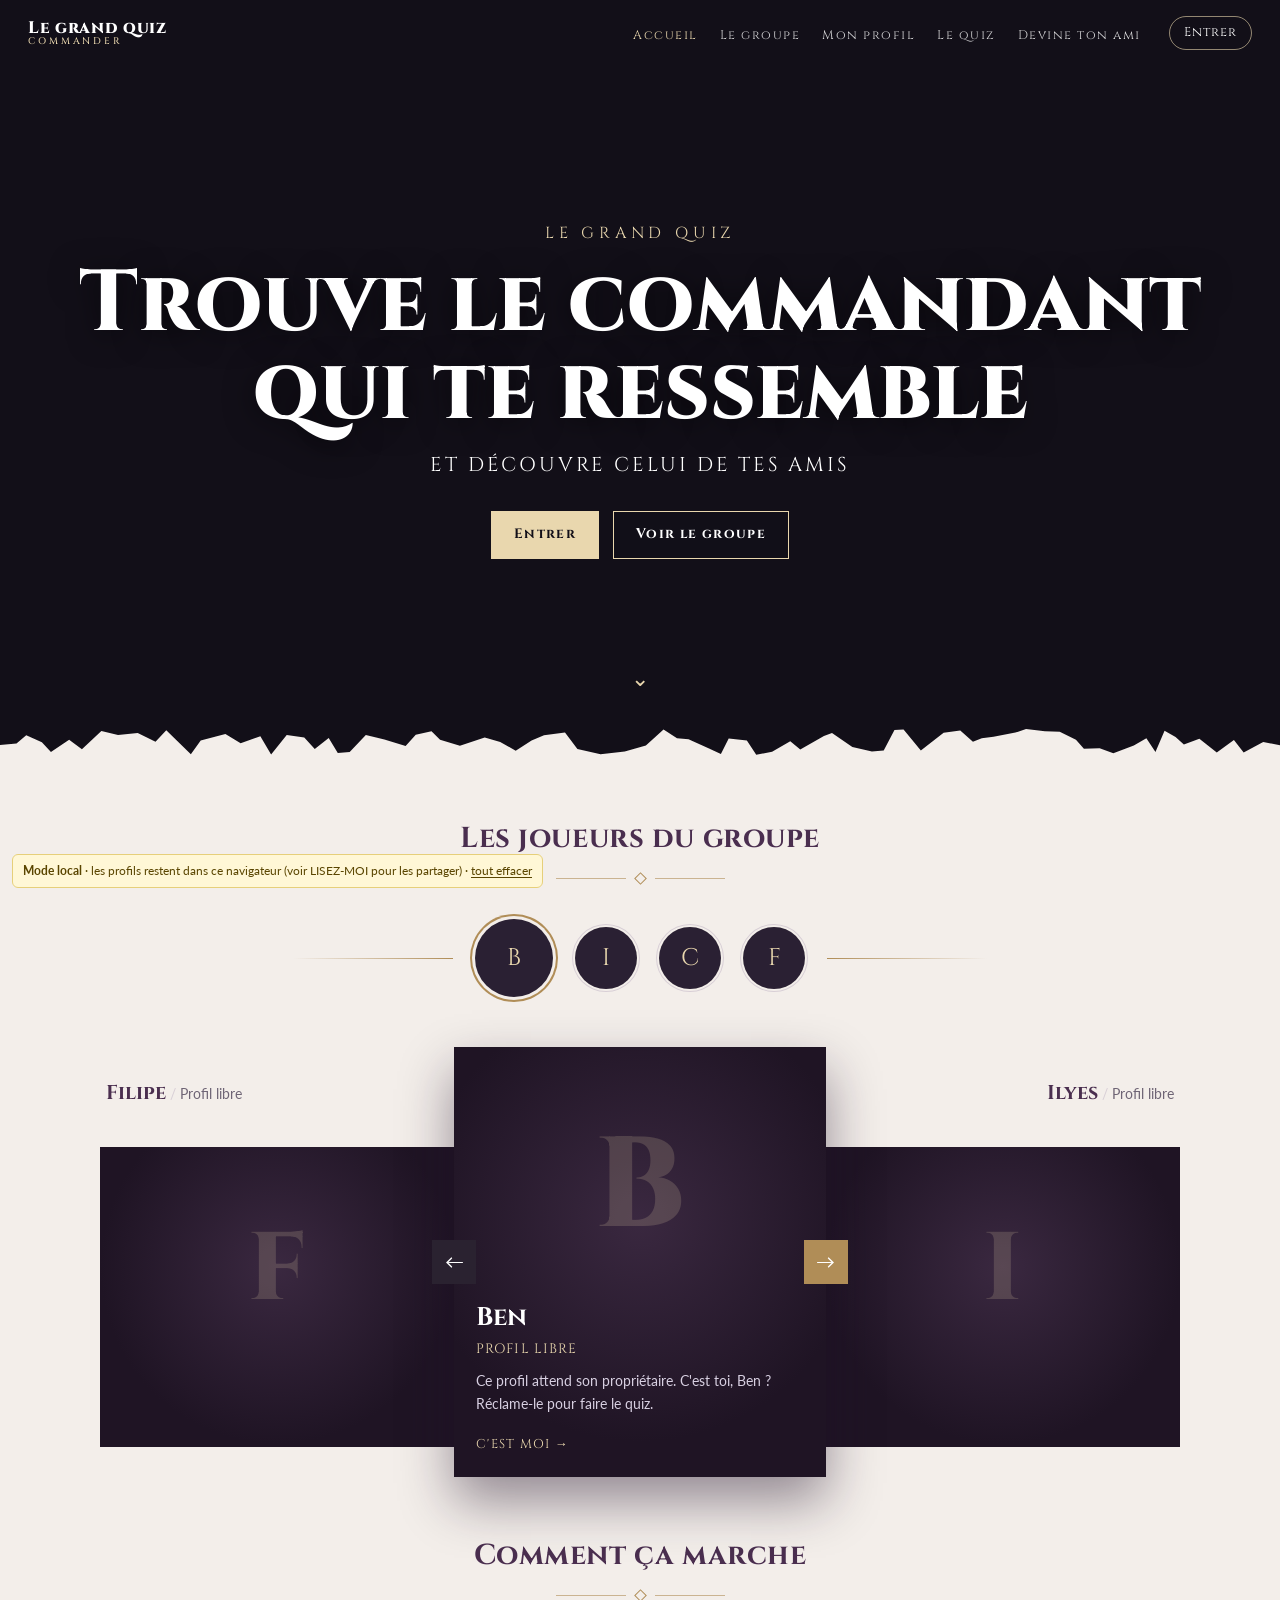
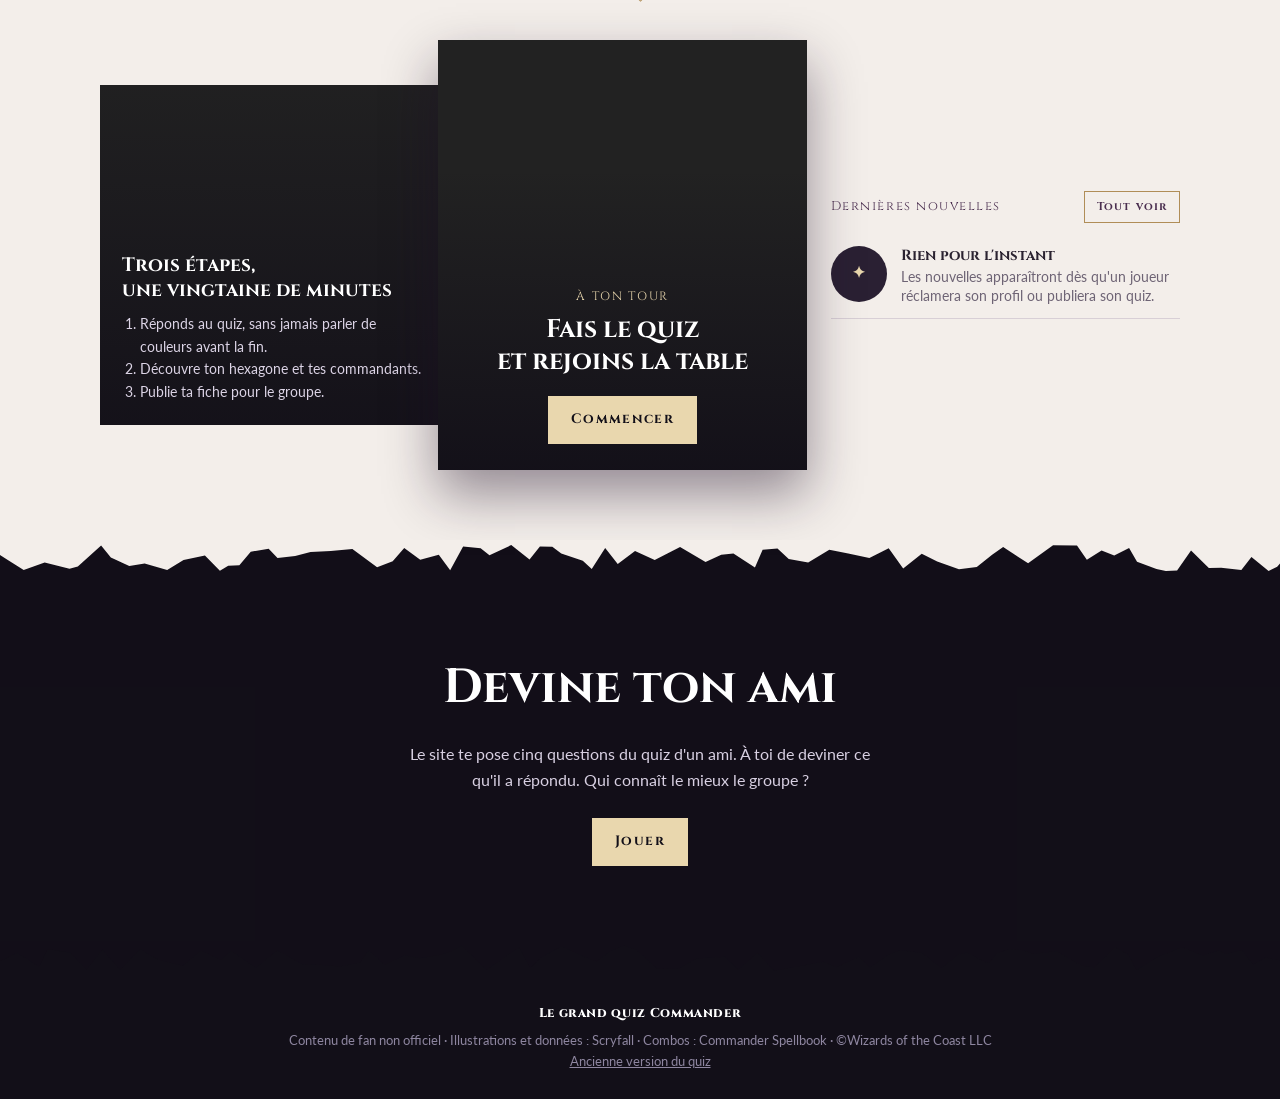
==== index.html @ 4c68af8b "Grand quiz Commander v4 : moteur, données et site intégré - Moteur v4 (moteur/) : questions en donné" ====
<!doctype html>
<html lang="fr">
<head>
<meta charset="utf-8">
<meta name="viewport" content="width=device-width, initial-scale=1">
<title>Le grand quiz Commander</title>
<meta name="description" content="Trouve les commandants qui te ressemblent et découvre ceux de tes amis. Quiz entre amis, contenu de fan non officiel.">
<link rel="icon" href="data:image/svg+xml,<svg xmlns='http://www.w3.org/2000/svg' viewBox='0 0 100 100'><text y='.9em' font-size='90'>🐉</text></svg>">
<link rel="preconnect" href="https://fonts.googleapis.com"><link rel="preconnect" href="https://fonts.gstatic.com" crossorigin>
<link href="https://fonts.googleapis.com/css2?family=Cinzel:wght@500;700;800&family=Lato:wght@400;700&display=swap" rel="stylesheet">
<link rel="stylesheet" href="site/style.css">
<style>
/* ---------- Héros ---------- */
.hero{position:relative;height:min(92vh,760px);min-height:520px;overflow:hidden;background:var(--night) center 30%/cover no-repeat}
.hero::after{content:"";position:absolute;inset:0;background:
  radial-gradient(ellipse at center,rgba(18,15,24,.1) 0%,rgba(18,15,24,.55) 70%),
  linear-gradient(180deg,rgba(18,15,24,.55) 0%,rgba(18,15,24,0) 25%,rgba(18,15,24,.2) 60%,rgba(18,15,24,.9) 100%)}
.hero-txt{position:absolute;inset:0;z-index:2;display:flex;flex-direction:column;align-items:center;justify-content:center;text-align:center;color:#fff;padding:60px 16px 40px}
.hero .pre{font-family:Cinzel,serif;letter-spacing:.3em;font-size:clamp(.8rem,1.6vw,1rem);color:var(--gold-l)}
.hero h1{font-family:Cinzel,serif;font-weight:800;font-size:clamp(2.4rem,7.5vw,5.4rem);line-height:1.02;margin:.15em 0;text-shadow:0 4px 30px rgba(0,0,0,.6)}
.hero .post{font-family:Cinzel,serif;letter-spacing:.14em;font-size:clamp(.9rem,2vw,1.25rem)}
.hero .ctas{display:flex;gap:14px;flex-wrap:wrap;justify-content:center;margin-top:30px}
.hero .down{position:absolute;left:50%;bottom:64px;transform:translateX(-50%);z-index:4;color:var(--gold-l);font-size:1.4rem;text-decoration:none;animation:bob 2s infinite}
@keyframes bob{50%{transform:translate(-50%,6px)}}
.hero .credit{bottom:60px}

/* ---------- Le groupe : rangée d'avatars ---------- */
.avrow{position:relative;display:flex;align-items:center;justify-content:center;gap:clamp(8px,2vw,22px);padding:26px 0 10px;flex-wrap:wrap}
.avrow::before,.avrow::after{content:"";flex:1 1 40px;max-width:160px;height:1px;background:linear-gradient(90deg,transparent,var(--gold))}
.avrow::after{background:linear-gradient(90deg,var(--gold),transparent)}
.av{all:unset;cursor:pointer;width:62px;height:62px;border-radius:50%;background:#222 center/cover;box-shadow:0 0 0 2px var(--cream),0 0 0 3px var(--line);transition:transform .2s,box-shadow .2s;position:relative}
.av:hover{transform:translateY(-3px)}
.av[aria-pressed="true"]{width:78px;height:78px;box-shadow:0 0 0 3px var(--cream),0 0 0 5px var(--gold)}
.av:focus-visible{outline:2px solid var(--plum);outline-offset:6px}

/* ---------- Le groupe : vitrine (gauche / centre / droite) ---------- */
.show{display:grid;grid-template-columns:1fr 1.05fr 1fr;align-items:center;margin:40px 0 0;min-height:420px}
.panel{position:relative;height:300px;background:#222 center/cover;overflow:hidden}
.panel::after{content:"";position:absolute;inset:0;background:linear-gradient(90deg,rgba(18,15,24,.15),rgba(18,15,24,.35))}
.panel .lab{position:absolute;z-index:2;top:-74px;font-size:.9rem}
.side-txt{padding:0 6px 14px}
.side-txt b{font-family:Cinzel,serif;font-size:1.25rem;color:var(--plum)}
.side-txt span{color:var(--muted);font-size:.85rem}
.side-txt span::before{content:" / ";color:var(--line)}
.side-txt p{margin:2px 0 0;font-size:.85rem;color:var(--muted);font-style:italic}
.center{position:relative;z-index:3;height:430px;background:#222 center/cover;box-shadow:0 24px 50px rgba(30,15,40,.45);display:flex;flex-direction:column;justify-content:flex-end}
.center::after{content:"";position:absolute;inset:0;background:linear-gradient(180deg,rgba(18,15,24,0) 35%,rgba(18,15,24,.92) 80%)}
.center .info{position:relative;z-index:2;padding:22px;color:#fff}
.center .info b{font-family:Cinzel,serif;font-size:1.6rem}
.center .info .t{color:var(--gold-l);font-family:Cinzel,serif;font-size:.85rem;letter-spacing:.08em}
.center .info p{font-size:.9rem;color:#D8D0E2;margin:8px 0 14px}
.center .info a{font-family:Cinzel,serif;font-size:.8rem;letter-spacing:.1em;color:var(--gold-l);text-decoration:none}
.center .hexmini{position:absolute;top:12px;right:12px;width:92px;z-index:2;background:rgba(18,15,24,.55);border-radius:50%;padding:4px}
.panel.empty,.center.empty{background:radial-gradient(circle at 50% 40%,#3A2840,#1F1424 70%)}
.panel.empty::after,.center.empty::after{display:none}
.bigini{position:absolute;inset:0 0 auto 0;top:18%;text-align:center;font-family:Cinzel,serif;font-weight:800;font-size:8rem;line-height:1;color:rgba(233,215,174,.18);z-index:1}
.panel .bigini{top:25%;font-size:6rem}
.feed .nofeed{grid-template-columns:56px 1fr}
.arrow{all:unset;cursor:pointer;position:absolute;top:50%;transform:translateY(-50%);z-index:4;width:44px;height:44px;display:flex;align-items:center;justify-content:center;font-size:1.2rem}
.arrow.l{left:-22px;background:#2A2230;color:#fff}
.arrow.r{right:-22px;background:var(--gold);color:#fff}

/* ---------- Comment ça marche / Actualités ---------- */
.news{display:grid;grid-template-columns:1fr 1fr 1.1fr;gap:0;align-items:center;padding:30px 0 70px}
.n-left{height:340px;background:#222 center/cover;position:relative;color:#fff;display:flex;flex-direction:column;justify-content:flex-end;padding:22px}
.n-left::before{content:"";position:absolute;inset:0;background:linear-gradient(180deg,rgba(18,15,24,.1),rgba(18,15,24,.85))}
.n-left *{position:relative}
.n-left b{font-family:Cinzel,serif;font-size:1.2rem;line-height:1.3}
.n-left ol{margin:10px 0 0;padding-left:18px;font-size:.88rem;color:#DCD4E6}
.n-mid{position:relative;z-index:2;height:430px;background:#222 center/cover;box-shadow:0 24px 50px rgba(30,15,40,.45);display:flex;flex-direction:column;justify-content:flex-end;align-items:center;text-align:center;padding:26px;color:#fff;margin:0 -10px}
.n-mid::before{content:"";position:absolute;inset:0;background:linear-gradient(180deg,rgba(18,15,24,0) 30%,rgba(18,15,24,.92))}
.n-mid *{position:relative}
.n-mid small{font-family:Cinzel,serif;font-size:.75rem;letter-spacing:.14em;color:var(--gold-l)}
.n-mid b{font-family:Cinzel,serif;font-size:1.6rem;line-height:1.25;margin:8px 0 18px;display:block}
.n-right{padding-left:34px}
.n-right .head{display:flex;justify-content:space-between;align-items:center;margin-bottom:6px}
.n-right .head span{font-family:Cinzel,serif;font-size:.8rem;letter-spacing:.12em;color:var(--plum)}
.feed{list-style:none;margin:0;padding:0}
.feed li{display:grid;grid-template-columns:56px 1fr;gap:14px;align-items:center;padding:12px 0;border-bottom:1px solid var(--line)}
.feed .pic{width:56px;height:56px;border-radius:50%;background:#222 center/cover}
.feed b{font-family:Cinzel,serif;font-size:.92rem}
.feed p{margin:0;font-size:.85rem;color:var(--muted);line-height:1.4}
.feed time{font-size:.75rem;color:var(--gold)}

/* ---------- Bandeau « Devine ton ami » ---------- */
.band{position:relative;padding:110px 16px;text-align:center;color:#fff;background:var(--night) center 35%/cover no-repeat;overflow:hidden}
.band::before{content:"";position:absolute;inset:0;background:rgba(18,15,24,.72)}
.band *{position:relative}
.band h2{font-family:Cinzel,serif;font-size:clamp(1.8rem,4.5vw,3rem);margin:0}
.band p{max-width:52ch;margin:14px auto 26px;color:#D8D0E2}
.band .tear{position:absolute}

@media (max-width:860px){
  .show,.news{grid-template-columns:1fr;gap:22px}
  .show .side,.arrow{display:none}
  .n-mid{margin:0}.n-right{padding:0}
}
</style>
</head>
<body>
<div id="nav"></div>

<header class="hero" data-art="Atraxa, Grand Unifier" data-credit="cr1">
  <div class="hero-txt">
    <div class="pre">LE GRAND QUIZ</div>
    <h1>Trouve le commandant<br>qui te ressemble</h1>
    <div class="post">ET DÉCOUVRE CELUI DE TES AMIS</div>
    <div class="ctas"><a class="btn solid" id="cta1" href="quiz.html">Faire le quiz</a><a class="btn" href="groupe.html">Voir le groupe</a></div>
  </div>
  <a class="down" href="#groupe" aria-label="Descendre vers les joueurs">⌄</a>
  <span class="credit" id="cr1"></span>
  <svg class="tear"></svg>
</header>

<section id="groupe" class="wrap">
  <div class="section-title"><h2>Les joueurs du groupe</h2><div class="orn"><i></i><b></b><i></i></div></div>
  <div class="avrow" id="avrow"></div>
  <div class="show" id="show"><div class="side" id="sl"></div><div class="center" id="sc"></div><div class="side" id="sr"></div></div>
</section>

<section class="wrap">
  <div class="section-title"><h2>Comment ça marche</h2><div class="orn"><i></i><b></b><i></i></div></div>
  <div class="news">
    <div class="n-left" data-art="Jace, the Mind Sculptor">
      <b>Trois étapes,<br>une vingtaine de minutes</b>
      <ol><li>Réponds au quiz, sans jamais parler de couleurs avant la fin.</li><li>Découvre ton hexagone et tes commandants.</li><li>Publie ta fiche pour le groupe.</li></ol>
    </div>
    <div class="n-mid" data-art="Kenrith, the Returned King">
      <small>À TON TOUR</small><b>Fais le quiz<br>et rejoins la table</b><a class="btn solid" href="quiz.html" id="cta2">Commencer</a>
    </div>
    <div class="n-right">
      <div class="head"><span>Dernières nouvelles</span><a class="btn ghost-dark" href="groupe.html" style="padding:6px 12px;font-size:.7rem">Tout voir</a></div>
      <ul class="feed" id="feed"></ul>
    </div>
  </div>
</section>

<section class="band" data-art="Mirror Gallery">
  <svg class="tear top"></svg>
  <h2>Devine ton ami</h2>
  <p>Le site te pose cinq questions du quiz d'un ami. À toi de deviner ce qu'il a répondu. Qui connaît le mieux le groupe ?</p>
  <a class="btn solid" href="devine.html">Jouer</a>
  <svg class="tear" data-fill="#120F18"></svg>
</section>

<footer><span class="logo">Le grand quiz Commander</span>Contenu de fan non officiel · Illustrations et données : Scryfall · Combos : Commander Spellbook · ©Wizards of the Coast LLC<br><a href="ancien.html" style="color:#8E86A0">Ancienne version du quiz</a></footer>

<script src="moteur/reglages.js"></script><script src="moteur/questions.js"></script><script src="moteur/mesure.js"></script><script src="moteur/match.js"></script><script src="moteur/propositions.js"></script>
<script src="site/config.js"></script><script src="site/stockage.js"></script><script src="site/commun.js"></script>
<script>
(async function () {
  const ST = window.QCStock, $ = SITE.$, esc = SITE.esc;
  if (!(await SITE.demarrer("Accueil"))) return;
  const G = await SITE.groupe(), J = G.joueurs, moi = SITE.moi();
  if (!moi) { $("cta1").textContent = "Entrer"; $("cta1").href = "qui.html"; }
  else if (moi.reponses) $("cta1").textContent = "Refaire le quiz";

  let cur = Math.max(0, J.findIndex(j => j.id === (moi && moi.id)));
  const bigIni = j => `<div class="bigini" aria-hidden="true">${esc(j.pseudo[0])}</div>`;
  function vitrine() {
    if (!J.length) { $("show").innerHTML = ""; return; }
    const n = J.length, j = J[cur], L = J[(cur - 1 + n) % n], R = J[(cur + 1) % n];
    const side = (x, align) => {
      const pr = SITE.profil(x), av = SITE.avatarDe(x);
      return `<div class="side-txt" style="text-align:${align}"><b>${esc(x.pseudo)}</b><span>${esc(pr ? pr.titre : SITE.statut(x))}</span><p>${pr ? "« " + esc(SITE.devise(pr.P)) + " »" : "&nbsp;"}</p></div>
        <a href="profil.html?j=${x.id}" class="panel${av ? "" : " empty"}" style="display:block" ${av ? `data-art="${esc(av)}"` : ""} aria-label="Fiche de ${esc(x.pseudo)}">${av ? "" : bigIni(x)}</a>`;
    };
    $("sl").innerHTML = n > 1 ? side(L, "left") : ""; $("sr").innerHTML = n > 2 ? side(R, "right") : "";
    const sc = $("sc"), pr = SITE.profil(j), av = SITE.avatarDe(j);
    sc.className = "center" + (av ? "" : " empty"); sc.style.backgroundImage = "";
    if (av) sc.setAttribute("data-art", av); else sc.removeAttribute("data-art");
    const txt = pr ? SITE.texteQui(pr.P) : j.reclame ? `${esc(j.pseudo)} a réclamé son profil, mais n'a pas encore fait le quiz.` : `Ce profil attend son propriétaire. C'est toi, ${esc(j.pseudo)} ? Réclame-le pour faire le quiz.`;
    const cta = !j.reclame ? `<a href="qui.html?j=${j.id}">C'EST MOI →</a>` : `<a href="profil.html?j=${j.id}">VOIR SA FICHE →</a>`;
    sc.innerHTML = (n > 1 ? `<button class="arrow l" aria-label="Joueur précédent">←</button><button class="arrow r" aria-label="Joueur suivant">→</button>` : "") + (av ? "" : bigIni(j)) +
      (pr ? `<div class="hexmini">${SITE.hex(pr.P.couleurs.dit, pr.P.couleurs.afficheRevele, { color: "#E9D7AE", grid: "#555", ink: "#fff" })}</div>` : "") +
      `<div class="info"><b>${esc(j.pseudo)}</b><div class="t">${esc(SITE.statut(j).toUpperCase())}</div><p>${txt}</p>${cta}</div>`;
    sc.querySelectorAll(".arrow").forEach(b => b.onclick = () => { cur = (cur + (b.classList.contains("l") ? -1 : 1) + n) % n; vitrine(); });
    document.querySelectorAll(".av").forEach((b, i) => b.setAttribute("aria-pressed", i === cur));
    SITE.images($("show"));
  }
  $("avrow").innerHTML = J.map((j, i) => `<button class="av" ${SITE.avAttrs(j)} title="${esc(j.pseudo)}" aria-label="${esc(j.pseudo)}" data-i="${i}"></button>`).join("");
  $("avrow").querySelectorAll(".av").forEach(b => b.onclick = () => { cur = +b.dataset.i; vitrine(); });
  vitrine();

  // Fil des nouvelles : réclamations, publications, devinettes
  let nv = []; try { nv = await ST.nouvelles(); } catch (e) { }
  const T = { reclame: () => "a réclamé son profil", publie: () => "a publié son profil", devine: x => `a deviné ${x.score} réponse${x.score > 1 ? "s" : ""} sur 5 de ${esc((G.parId[x.cible] || {}).pseudo || "?")}` };
  $("feed").innerHTML = nv.filter(x => G.parId[x.joueur]).slice(0, 4).map(x => { const j = G.parId[x.joueur];
    return `<li><a class="pic" href="profil.html?j=${j.id}" ${SITE.avAttrs(j)} aria-label="${esc(j.pseudo)}"></a><div><b>${esc(j.pseudo)}</b><p>${T[x.type](x)}</p><time datetime="${esc(x.date)}">${SITE.depuis(x.date)}</time></div></li>`; }).join("")
    || `<li class="nofeed"><div class="pic ini">✦</div><div><b>Rien pour l'instant</b><p>Les nouvelles apparaîtront dès qu'un joueur réclamera son profil ou publiera son quiz.</p></div></li>`;
  SITE.images();
})();
</script>
</body>
</html>
---- site/style.css ----
:root{
  --cream:#F3EEEA; --ink:#2A2230; --muted:#6E6475; --line:#D8CFD6;
  --plum:#4A2E4F; --gold:#B08D57; --gold-l:#E9D7AE;
  --night:#120F18; --night-2:#1C1724;
  --accent:#3B4F8F; --accent-deep:#141B33;
}
*{box-sizing:border-box}
body{margin:0;background:var(--cream);color:var(--ink);font-family:Lato,sans-serif;font-size:16px;line-height:1.6}
a{color:inherit}
img{max-width:100%}

/* ---------- Navigation ---------- */
.nav{position:absolute;top:0;left:0;right:0;z-index:20;display:flex;align-items:center;gap:28px;padding:16px 28px;color:#fff}
.nav .logo{font-family:Cinzel,serif;font-weight:800;font-size:1.05rem;line-height:1;letter-spacing:.04em;text-decoration:none}
.nav .logo small{display:block;font-size:.6rem;letter-spacing:.3em;color:var(--gold-l);font-weight:500}
.nav ul{display:flex;gap:22px;list-style:none;margin:0 0 0 auto;align-items:center;padding:0;overflow-x:auto;scrollbar-width:none}
.nav ul a{font-family:Cinzel,serif;font-size:.78rem;letter-spacing:.12em;text-decoration:none;color:rgba(255,255,255,.82);white-space:nowrap;padding:4px 0;border-bottom:1px solid transparent}
.nav ul a:hover,.nav ul a[aria-current="page"]{color:var(--gold-l);border-color:var(--gold-l)}
.nav ul a.soon{opacity:.45;pointer-events:none}

/* ---------- Ornements ---------- */
.orn{display:flex;align-items:center;justify-content:center;gap:10px;margin-top:12px;color:var(--gold)}
.orn i{display:block;width:70px;height:1px;background:currentColor;opacity:.6}
.orn b{width:9px;height:9px;transform:rotate(45deg);border:1px solid currentColor}
.section-title{text-align:center;padding:56px 16px 10px}
.section-title h2{font-family:Cinzel,serif;font-size:clamp(1.4rem,3vw,1.8rem);margin:0;color:var(--plum);letter-spacing:.02em}
.section-title p{color:var(--muted);margin:10px auto 0;max-width:56ch}
.dark .section-title h2{color:#fff}
.dark .section-title p{color:#B9B0C6}
.tear{position:absolute;left:0;right:0;bottom:-1px;width:100%;height:46px;z-index:3;display:block}
.tear.top{top:-1px;bottom:auto;transform:scaleY(-1)}
.credit{position:absolute;right:14px;bottom:56px;z-index:4;color:rgba(255,255,255,.65);font-size:.72rem}

/* ---------- Boutons ---------- */
.btn{display:inline-flex;align-items:center;gap:8px;font-family:Cinzel,serif;font-weight:700;font-size:.85rem;letter-spacing:.1em;text-decoration:none;padding:12px 22px;border:1px solid var(--gold-l);color:#fff;background:rgba(18,15,24,.55);cursor:pointer}
.btn:hover{background:var(--gold-l);color:var(--night)}
.btn.solid{background:var(--gold-l);color:var(--night)}
.btn.solid:hover{background:#fff}
.btn.ghost-dark{border-color:var(--gold);color:var(--plum);background:transparent}
.btn.ghost-dark:hover{background:var(--plum);color:#fff;border-color:var(--plum)}

.wrap{max-width:1120px;margin:0 auto;padding:0 20px}
.dark{background:var(--night);color:#E9E4EF;position:relative}

footer{background:var(--night);color:#8E86A0;text-align:center;font-size:.8rem;padding:28px 16px}
footer .logo{font-family:Cinzel,serif;color:#fff;font-weight:800;letter-spacing:.05em;display:block;margin-bottom:6px}

.nav .me{display:flex;align-items:center;gap:8px;font-family:Cinzel,serif;font-size:.8rem;letter-spacing:.08em;text-decoration:none;color:#fff;border:1px solid rgba(233,215,174,.6);padding:4px 12px 4px 4px;border-radius:30px;white-space:nowrap}
.nav .me:only-child,.nav a.me:not(:has(span)){padding:6px 14px}
.nav .me span{width:26px;height:26px;border-radius:50%;background:#2A2033 center/cover;font-size:.8rem}

/* Avatar sans illustration : l'initiale */
.ini{display:flex !important;align-items:center !important;justify-content:center !important;background:#2A2033 !important;color:var(--gold-l) !important;font-family:Cinzel,serif !important;font-weight:700;text-decoration:none}
button.ini{font-size:1.5rem}

/* Placeholders vides */
.ph{color:var(--muted);font-style:italic}
.chip{display:inline-block;font-size:.72rem;letter-spacing:.08em;text-transform:uppercase;padding:2px 10px;border-radius:20px;background:#EDE3EC;color:var(--plum)}
.chip.free{background:#F3E6C9;color:#6B4E12}

.note{position:fixed;left:12px;bottom:12px;z-index:50;background:#FFF7D6;color:#5A4500;border:1px solid #E6CF7A;font-size:.78rem;padding:6px 10px;border-radius:6px;max-width:calc(100vw - 24px)}
.note button{all:unset;cursor:pointer;text-decoration:underline;text-underline-offset:2px}
.note button[aria-pressed="true"]{font-weight:700;text-decoration:none}

.burger{display:none}
@media (max-width:760px){
  .nav{gap:12px;padding:12px 16px}
  .nav ul{display:none;position:absolute;top:100%;left:0;right:0;margin:0;padding:6px 16px 14px;flex-direction:column;align-items:stretch;gap:0;background:rgba(18,15,24,.97);border-bottom:1px solid var(--gold)}
  .nav.open ul{display:flex}
  .nav ul a{display:block;padding:13px 0;border-bottom:1px solid #2E2638;font-size:.9rem}
  .nav ul a[aria-current="page"]{border-bottom-color:#2E2638}
  .nav .me{margin-left:auto}
  .burger{all:unset;cursor:pointer;display:flex;flex-direction:column;justify-content:center;gap:5px;width:40px;height:40px;align-items:center}
  .burger i{display:block;width:22px;height:2px;background:#fff;transition:transform .2s,opacity .2s}
  .nav.open .burger i:nth-child(1){transform:translateY(7px) rotate(45deg)}
  .nav.open .burger i:nth-child(2){opacity:0}
  .nav.open .burger i:nth-child(3){transform:translateY(-7px) rotate(-45deg)}
  .burger:focus-visible{outline:2px solid var(--gold-l)}
  .note{font-size:.68rem;padding:4px 8px;left:8px;bottom:8px;max-width:calc(100vw - 16px)}
}

/* ---------- Site réel ---------- */
.alerte{position:relative;z-index:30;background:#5A1F1A;color:#fff;padding:10px 16px;text-align:center;font-size:.9rem}
.chargement{min-height:60vh;display:flex;align-items:center;justify-content:center;color:var(--muted);font-family:Cinzel,serif;letter-spacing:.12em}
.visually-hidden{position:absolute!important;width:1px;height:1px;overflow:hidden;clip:rect(0 0 0 0);white-space:nowrap}
:focus-visible{outline:2px solid var(--gold);outline-offset:3px}
@media (prefers-reduced-motion:reduce){*{animation:none!important;transition:none!important}}
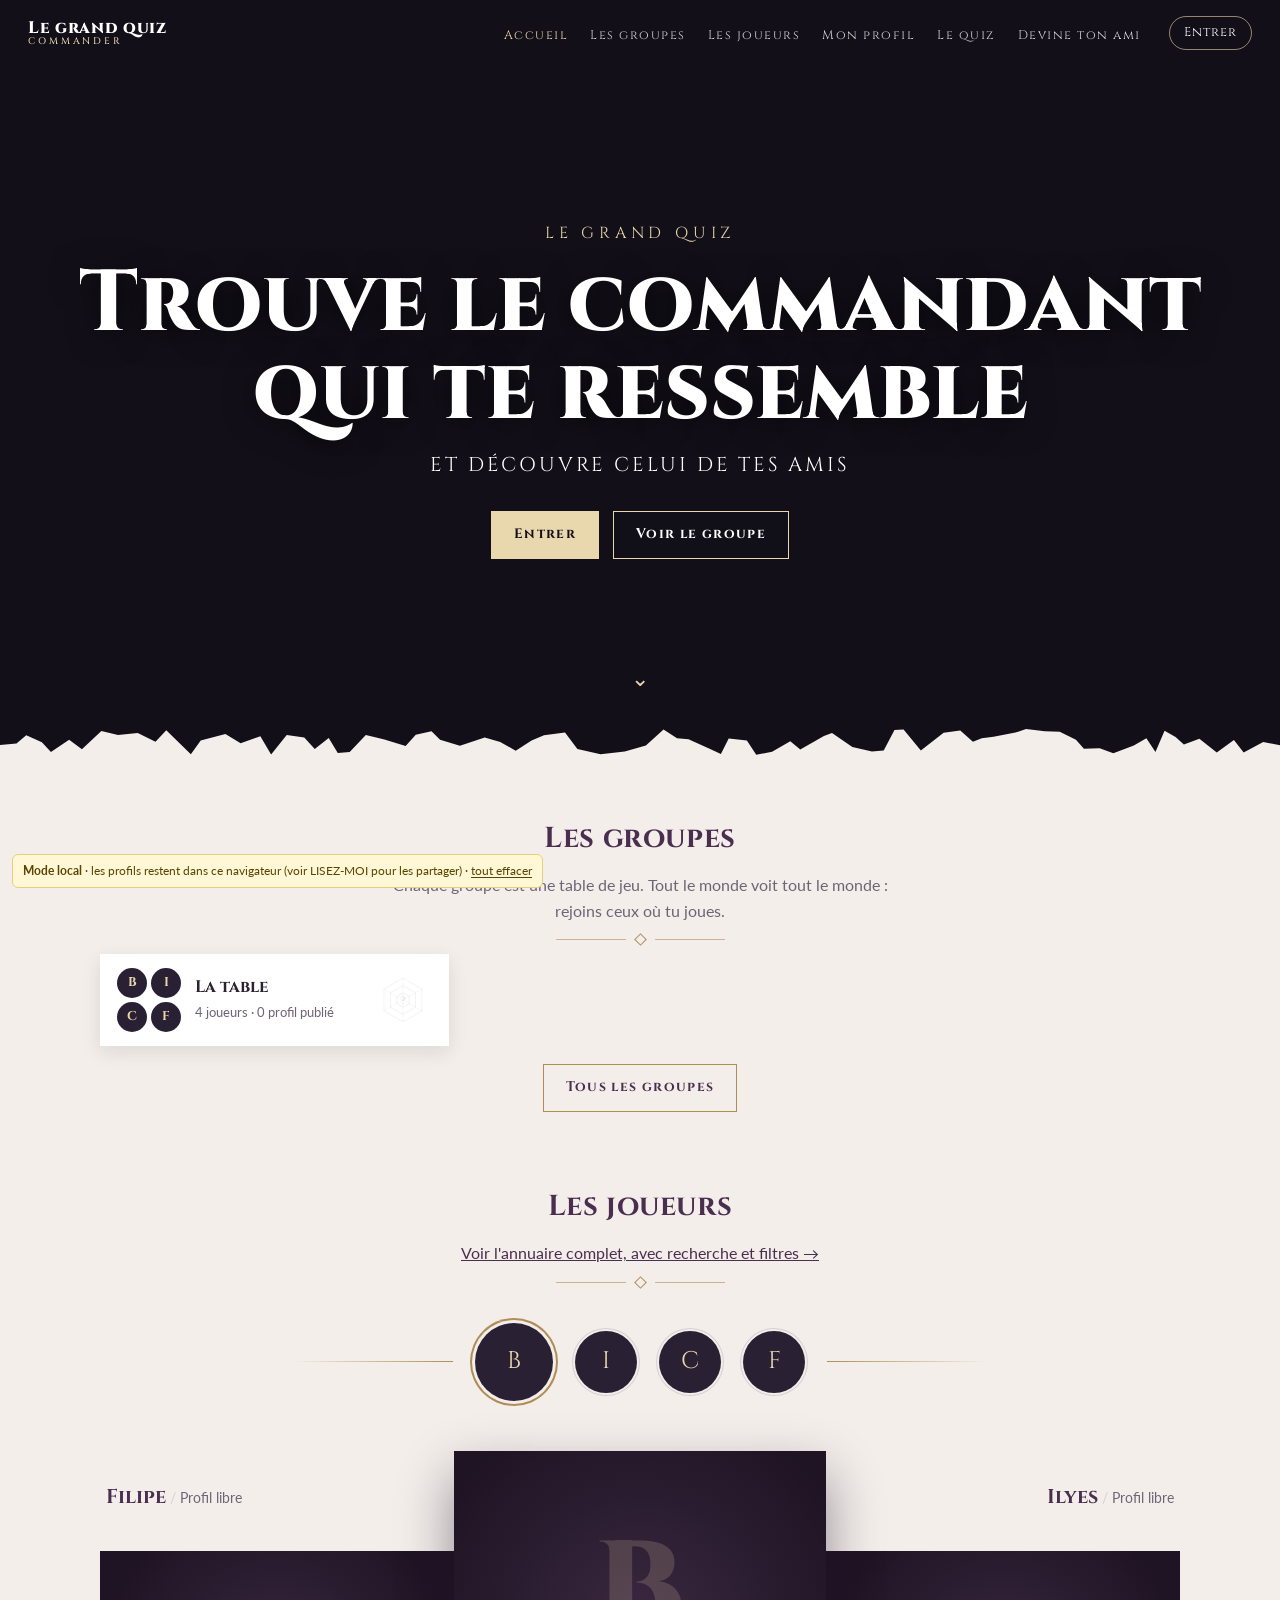
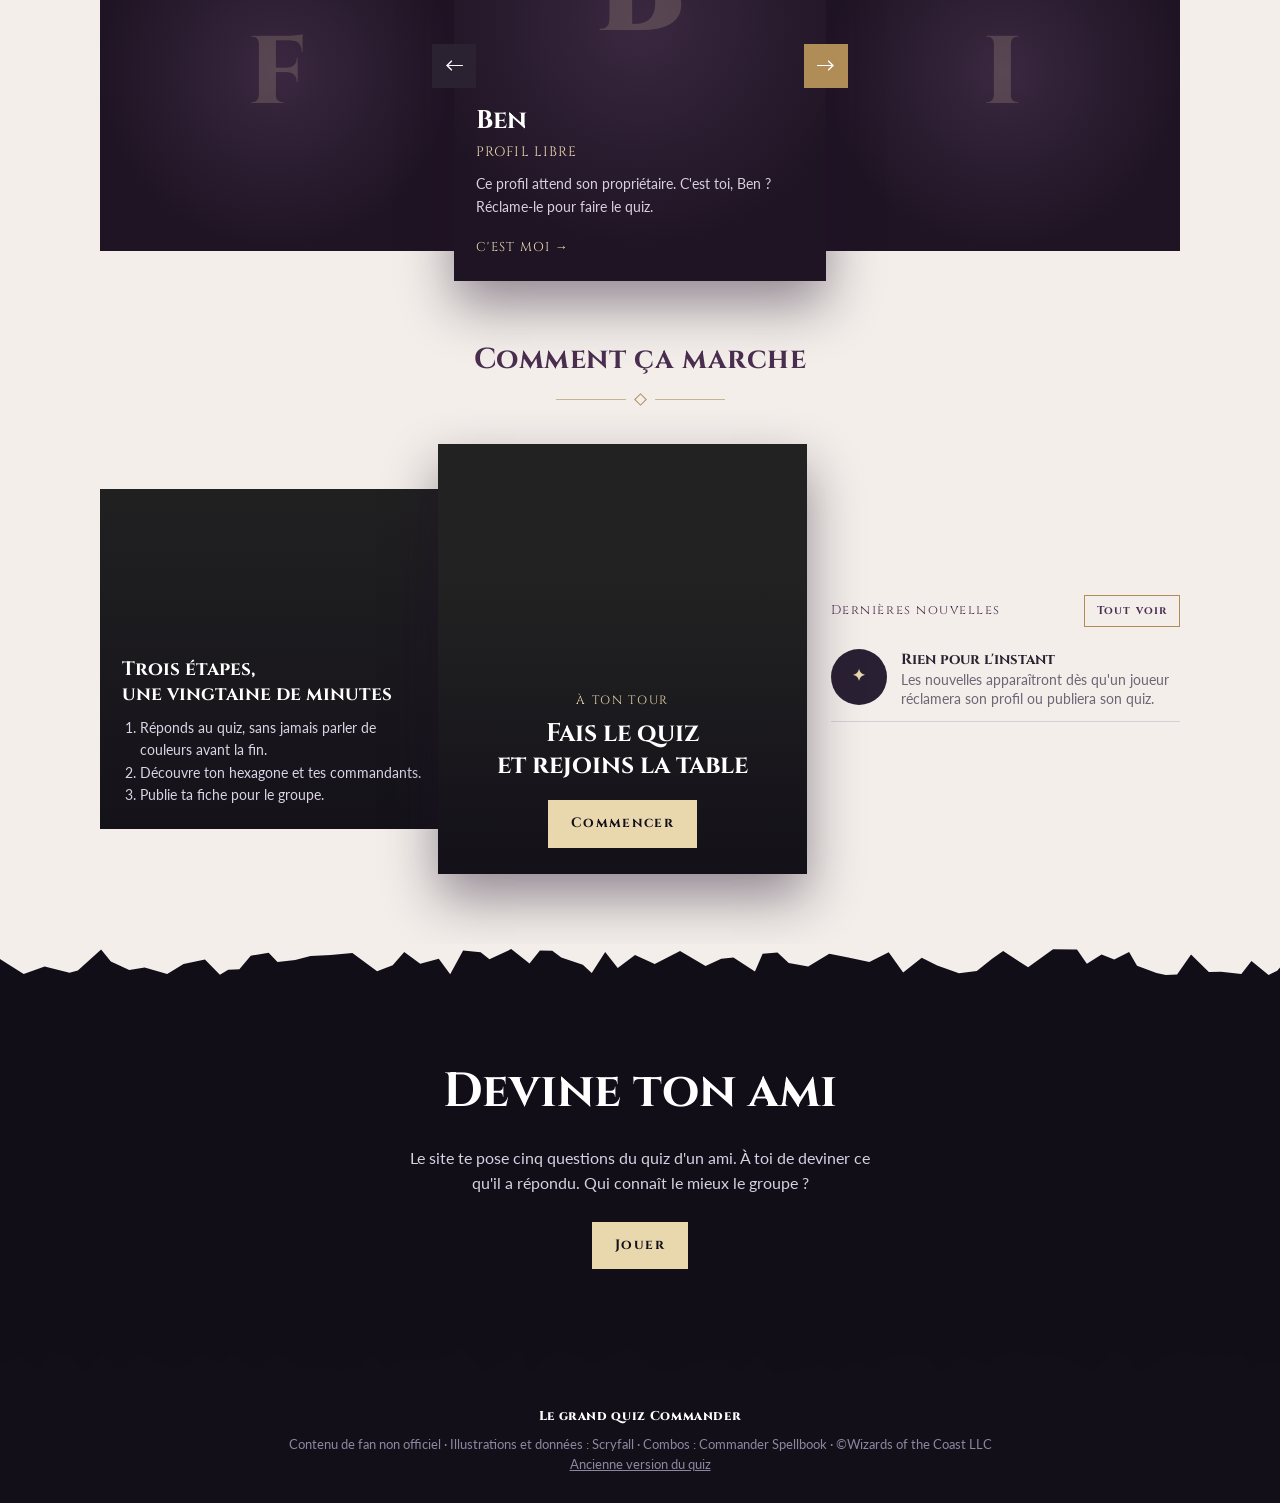
==== commit 673adba2: "Groupes multiples : une communauté, des groupes libres, un annuaire - Supabase (supabase/migration-g" ====
--- a/index.html
+++ b/index.html
@@ -112,8 +112,14 @@
   <svg class="tear"></svg>
 </header>
 
+<section class="wrap">
+  <div class="section-title"><h2>Les groupes</h2><p>Chaque groupe est une table de jeu. Tout le monde voit tout le monde : rejoins ceux où tu joues.</p><div class="orn"><i></i><b></b><i></i></div></div>
+  <div class="gcs" id="groupes"></div>
+  <p style="text-align:center;margin-top:18px"><a class="btn ghost-dark" href="groupe.html">Tous les groupes</a></p>
+</section>
+
 <section id="groupe" class="wrap">
-  <div class="section-title"><h2>Les joueurs du groupe</h2><div class="orn"><i></i><b></b><i></i></div></div>
+  <div class="section-title"><h2>Les joueurs</h2><p><a href="joueurs.html" style="color:var(--plum)">Voir l'annuaire complet, avec recherche et filtres →</a></p><div class="orn"><i></i><b></b><i></i></div></div>
   <div class="avrow" id="avrow"></div>
   <div class="show" id="show"><div class="side" id="sl"></div><div class="center" id="sc"></div><div class="side" id="sr"></div></div>
 </section>
@@ -155,6 +161,11 @@
   if (!moi) { $("cta1").textContent = "Entrer"; $("cta1").href = "qui.html"; }
   else if (moi.reponses) $("cta1").textContent = "Refaire le quiz";
 
+  const pNv = ST.nouvelles().catch(() => []); // en parallèle de l'affichage
+  // Les groupes : les miens d'abord, puis les plus remplis
+  const mes = SITE.mesCercles();
+  const tri = G.cercles.slice().sort((a, b) => (mes.includes(b) - mes.includes(a)) || (b.membres.length - a.membres.length));
+  $("groupes").innerHTML = tri.slice(0, 6).map(c => SITE.carteCercle(c)).join("") || `<p class="ph" style="text-align:center;grid-column:1/-1">Aucun groupe pour l'instant.</p>`;
   let cur = Math.max(0, J.findIndex(j => j.id === (moi && moi.id)));
   const bigIni = j => `<div class="bigini" aria-hidden="true">${esc(j.pseudo[0])}</div>`;
   function vitrine() {
@@ -183,9 +194,10 @@
   vitrine();
 
   // Fil des nouvelles : réclamations, publications, devinettes
-  let nv = []; try { nv = await ST.nouvelles(); } catch (e) { }
-  const T = { reclame: () => "a réclamé son profil", publie: () => "a publié son profil", devine: x => `a deviné ${x.score} réponse${x.score > 1 ? "s" : ""} sur 5 de ${esc((G.parId[x.cible] || {}).pseudo || "?")}` };
-  $("feed").innerHTML = nv.filter(x => G.parId[x.joueur]).slice(0, 4).map(x => { const j = G.parId[x.joueur];
+  SITE.images();
+  const nv = await pNv;
+  const T = { reclame: () => "a réclamé son profil", publie: () => "a publié son profil", devine: x => `a deviné ${x.score} réponse${x.score > 1 ? "s" : ""} sur 5 de ${esc((G.parId[x.cible] || {}).pseudo || "?")}`, cercle: x => `a créé le groupe « ${esc(x.nom || "?")} »` };
+  $("feed").innerHTML = nv.filter(x => G.parId[x.joueur] && T[x.type]).slice(0, 4).map(x => { const j = G.parId[x.joueur];
     return `<li><a class="pic" href="profil.html?j=${j.id}" ${SITE.avAttrs(j)} aria-label="${esc(j.pseudo)}"></a><div><b>${esc(j.pseudo)}</b><p>${T[x.type](x)}</p><time datetime="${esc(x.date)}">${SITE.depuis(x.date)}</time></div></li>`; }).join("")
     || `<li class="nofeed"><div class="pic ini">✦</div><div><b>Rien pour l'instant</b><p>Les nouvelles apparaîtront dès qu'un joueur réclamera son profil ou publiera son quiz.</p></div></li>`;
   SITE.images();
--- a/site/style.css
+++ b/site/style.css
@@ -84,4 +84,33 @@
 .chargement{min-height:60vh;display:flex;align-items:center;justify-content:center;color:var(--muted);font-family:Cinzel,serif;letter-spacing:.12em}
 .visually-hidden{position:absolute!important;width:1px;height:1px;overflow:hidden;clip:rect(0 0 0 0);white-space:nowrap}
 :focus-visible{outline:2px solid var(--gold);outline-offset:3px}
-@media (prefers-reduced-motion:reduce){*{animation:none!important;transition:none!important}}+@media (prefers-reduced-motion:reduce){*{animation:none!important;transition:none!important}}
+/* Téléphones : pas de flou sur les grands fonds illustrés (coûteux pour le processeur graphique) */
+@media (max-width:760px){.bg{filter:none!important;transform:none!important}}
+
+/* ---------- Groupes : cartes ---------- */
+.gcs{display:grid;grid-template-columns:repeat(auto-fill,minmax(260px,1fr));gap:16px}
+.gc{display:grid;grid-template-columns:auto 1fr 64px;gap:14px;align-items:center;padding:14px;background:#fff;text-decoration:none;color:var(--ink);box-shadow:0 6px 18px rgba(40,20,40,.1);border-left:3px solid transparent;transition:transform .2s,box-shadow .2s}
+.gc:hover{transform:translateY(-3px);box-shadow:0 12px 26px rgba(40,20,40,.16)}
+.gc.mien{border-left-color:var(--gold)}
+.gc-mos{display:grid;grid-template-columns:repeat(2,30px);gap:4px}
+.gc-mos span{width:30px;height:30px;border-radius:50%;background:#2A2033 center/cover;font-size:.8rem}
+.gc-mos .plus{display:flex;align-items:center;justify-content:center;background:var(--plum);color:#fff;font-size:.72rem}
+.gc-txt b{font-family:Cinzel,serif;font-size:1.05rem;display:block;line-height:1.2}
+.gc-txt small{color:var(--muted);font-size:.8rem}
+.gc-hex svg{width:64px;display:block}
+.gc.nouveau{border:1px dashed var(--line);box-shadow:none;background:transparent;grid-template-columns:1fr;text-align:center;cursor:pointer;font:inherit}
+.gc.nouveau b{font-family:Cinzel,serif;color:var(--plum)}
+.chipg{display:inline-block;padding:3px 10px;border:1px solid var(--line);border-radius:20px;font-size:.8rem;color:var(--plum);text-decoration:none;margin:2px 4px 2px 0}
+.chipg:hover{border-color:var(--plum)}
+
+/* Navigation à 6 entrées : menu replié plus tôt */
+@media (max-width:1060px) and (min-width:761px){
+  .nav{gap:12px;padding:12px 16px}
+  .nav ul{display:none;position:absolute;top:100%;left:0;right:0;margin:0;padding:6px 16px 14px;flex-direction:column;align-items:stretch;gap:0;background:rgba(18,15,24,.97);border-bottom:1px solid var(--gold)}
+  .nav.open ul{display:flex}
+  .nav ul a{display:block;padding:13px 0;border-bottom:1px solid #2E2638;font-size:.9rem}
+  .nav .me{margin-left:auto}
+  .burger{all:unset;cursor:pointer;display:flex;flex-direction:column;justify-content:center;gap:5px;width:40px;height:40px;align-items:center}
+  .burger i{display:block;width:22px;height:2px;background:#fff}
+}
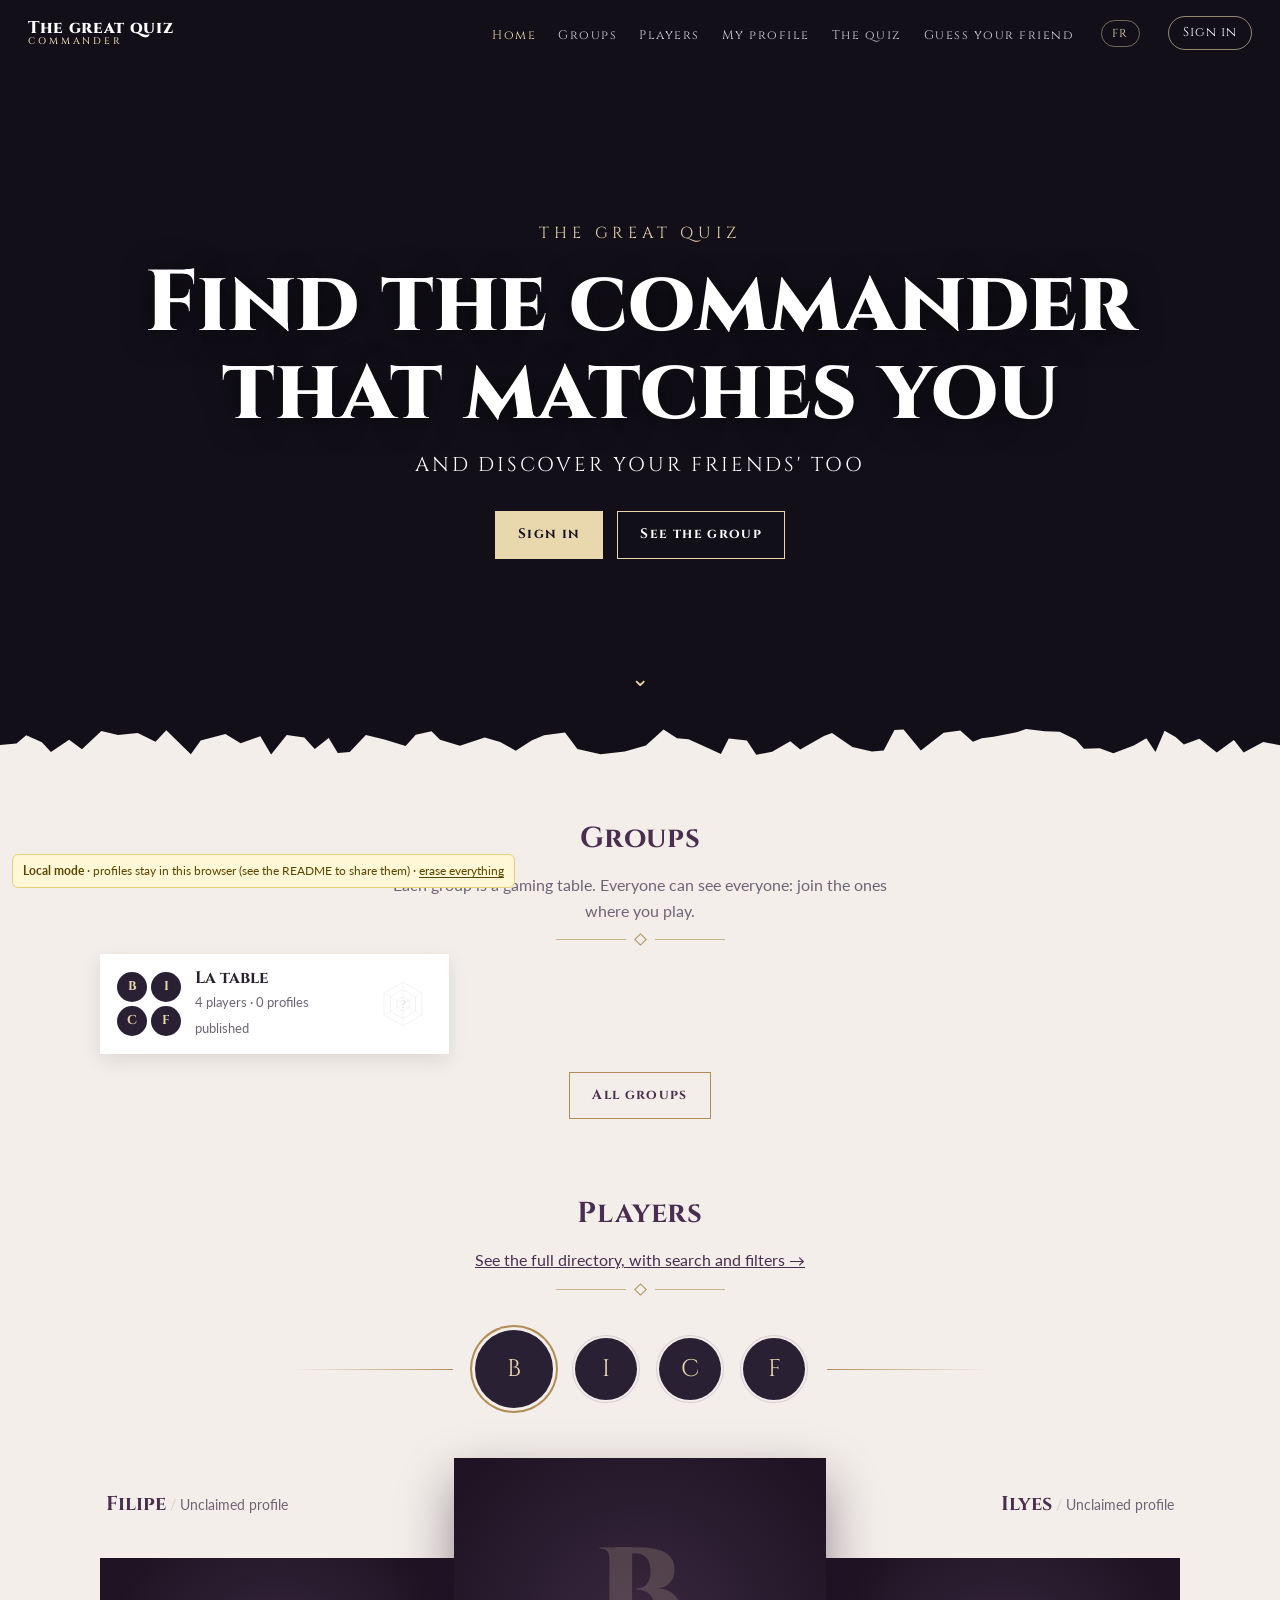
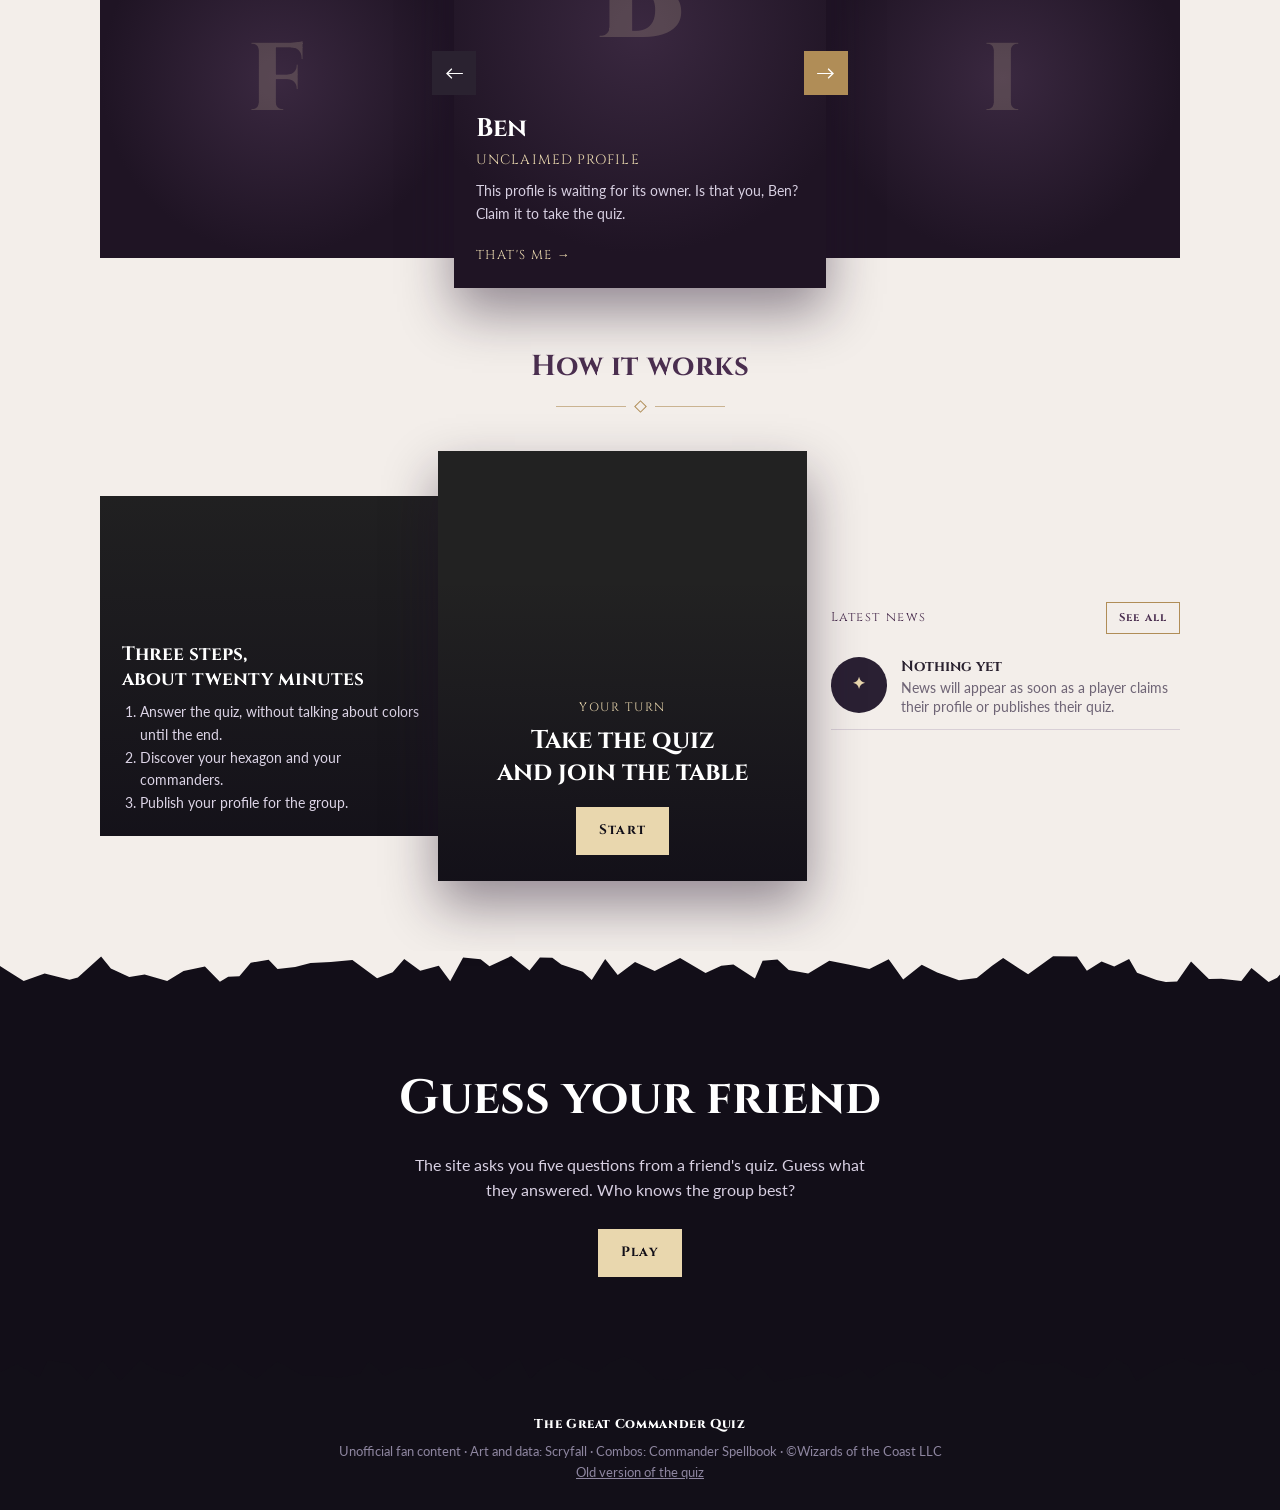
==== commit 9c3225ee: "Site bilingue français / anglais - Bouton FR / EN dans la barre du haut ; au premier passage, la lan" ====
--- a/index.html
+++ b/index.html
@@ -151,11 +151,12 @@
 
 <footer><span class="logo">Le grand quiz Commander</span>Contenu de fan non officiel · Illustrations et données : Scryfall · Combos : Commander Spellbook · ©Wizards of the Coast LLC<br><a href="ancien.html" style="color:#8E86A0">Ancienne version du quiz</a></footer>
 
+<script src="site/i18n.js"></script><script src="site/en.js"></script>
 <script src="moteur/reglages.js"></script><script src="moteur/questions.js"></script><script src="moteur/mesure.js"></script><script src="moteur/match.js"></script><script src="moteur/propositions.js"></script>
 <script src="site/config.js"></script><script src="site/stockage.js"></script><script src="site/commun.js"></script>
 <script>
 (async function () {
-  const ST = window.QCStock, $ = SITE.$, esc = SITE.esc;
+  const ST = window.QCStock, $ = SITE.$, esc = SITE.esc, tr = SITE.T;
   if (!(await SITE.demarrer("Accueil"))) return;
   const G = await SITE.groupe(), J = G.joueurs, moi = SITE.moi();
   if (!moi) { $("cta1").textContent = "Entrer"; $("cta1").href = "qui.html"; }
@@ -173,14 +174,14 @@
     const n = J.length, j = J[cur], L = J[(cur - 1 + n) % n], R = J[(cur + 1) % n];
     const side = (x, align) => {
       const pr = SITE.profil(x), av = SITE.avatarDe(x);
-      return `<div class="side-txt" style="text-align:${align}"><b>${esc(x.pseudo)}</b><span>${esc(pr ? pr.titre : SITE.statut(x))}</span><p>${pr ? "« " + esc(SITE.devise(pr.P)) + " »" : "&nbsp;"}</p></div>
-        <a href="profil.html?j=${x.id}" class="panel${av ? "" : " empty"}" style="display:block" ${av ? `data-art="${esc(av)}"` : ""} aria-label="Fiche de ${esc(x.pseudo)}">${av ? "" : bigIni(x)}</a>`;
+      return `<div class="side-txt" style="text-align:${align}"><b>${esc(x.pseudo)}</b><span>${esc(pr ? pr.titre : SITE.statut(x))}</span><p>${pr ? esc(SITE.guillemets(SITE.devise(pr.P))) : "&nbsp;"}</p></div>
+        <a href="profil.html?j=${x.id}" class="panel${av ? "" : " empty"}" style="display:block" ${av ? `data-art="${esc(av)}"` : ""} aria-label="${esc(tr("Fiche de {p}", { p: x.pseudo }))}">${av ? "" : bigIni(x)}</a>`;
     };
     $("sl").innerHTML = n > 1 ? side(L, "left") : ""; $("sr").innerHTML = n > 2 ? side(R, "right") : "";
     const sc = $("sc"), pr = SITE.profil(j), av = SITE.avatarDe(j);
     sc.className = "center" + (av ? "" : " empty"); sc.style.backgroundImage = "";
     if (av) sc.setAttribute("data-art", av); else sc.removeAttribute("data-art");
-    const txt = pr ? SITE.texteQui(pr.P) : j.reclame ? `${esc(j.pseudo)} a réclamé son profil, mais n'a pas encore fait le quiz.` : `Ce profil attend son propriétaire. C'est toi, ${esc(j.pseudo)} ? Réclame-le pour faire le quiz.`;
+    const txt = esc(pr ? SITE.texteQui(pr.P) : j.reclame ? tr("{p} a réclamé son profil, mais n'a pas encore fait le quiz.", { p: j.pseudo }) : tr("Ce profil attend son propriétaire. C'est toi, {p} ? Réclame-le pour faire le quiz.", { p: j.pseudo }));
     const cta = !j.reclame ? `<a href="qui.html?j=${j.id}">C'EST MOI →</a>` : `<a href="profil.html?j=${j.id}">VOIR SA FICHE →</a>`;
     sc.innerHTML = (n > 1 ? `<button class="arrow l" aria-label="Joueur précédent">←</button><button class="arrow r" aria-label="Joueur suivant">→</button>` : "") + (av ? "" : bigIni(j)) +
       (pr ? `<div class="hexmini">${SITE.hex(pr.P.couleurs.dit, pr.P.couleurs.afficheRevele, { color: "#E9D7AE", grid: "#555", ink: "#fff" })}</div>` : "") +
@@ -196,7 +197,7 @@
   // Fil des nouvelles : réclamations, publications, devinettes
   SITE.images();
   const nv = await pNv;
-  const T = { reclame: () => "a réclamé son profil", publie: () => "a publié son profil", devine: x => `a deviné ${x.score} réponse${x.score > 1 ? "s" : ""} sur 5 de ${esc((G.parId[x.cible] || {}).pseudo || "?")}`, cercle: x => `a créé le groupe « ${esc(x.nom || "?")} »` };
+  const T = { reclame: () => tr("a réclamé son profil"), publie: () => tr("a publié son profil"), devine: x => esc(tr(SITE.pluriel(x.score) ? "a deviné {n} réponses sur 5 de {p}" : "a deviné {n} réponse sur 5 de {p}", { n: x.score, p: (G.parId[x.cible] || {}).pseudo || "?" })), cercle: x => esc(tr("a créé le groupe « {g} »", { g: x.nom || "?" })) };
   $("feed").innerHTML = nv.filter(x => G.parId[x.joueur] && T[x.type]).slice(0, 4).map(x => { const j = G.parId[x.joueur];
     return `<li><a class="pic" href="profil.html?j=${j.id}" ${SITE.avAttrs(j)} aria-label="${esc(j.pseudo)}"></a><div><b>${esc(j.pseudo)}</b><p>${T[x.type](x)}</p><time datetime="${esc(x.date)}">${SITE.depuis(x.date)}</time></div></li>`; }).join("")
     || `<li class="nofeed"><div class="pic ini">✦</div><div><b>Rien pour l'instant</b><p>Les nouvelles apparaîtront dès qu'un joueur réclamera son profil ou publiera son quiz.</p></div></li>`;
--- a/site/style.css
+++ b/site/style.css
@@ -48,6 +48,8 @@
 .nav .me{display:flex;align-items:center;gap:8px;font-family:Cinzel,serif;font-size:.8rem;letter-spacing:.08em;text-decoration:none;color:#fff;border:1px solid rgba(233,215,174,.6);padding:4px 12px 4px 4px;border-radius:30px;white-space:nowrap}
 .nav .me:only-child,.nav a.me:not(:has(span)){padding:6px 14px}
 .nav .me span{width:26px;height:26px;border-radius:50%;background:#2A2033 center/cover;font-size:.8rem}
+.nav .lang{font-family:Cinzel,serif;font-size:.72rem;letter-spacing:.12em;color:var(--gold-l);background:none;border:1px solid rgba(233,215,174,.45);border-radius:30px;padding:5px 10px;cursor:pointer;flex:none}
+.nav .lang:hover,.nav .lang:focus-visible{border-color:var(--gold-l);color:#fff}
 
 /* Avatar sans illustration : l'initiale */
 .ini{display:flex !important;align-items:center !important;justify-content:center !important;background:#2A2033 !important;color:var(--gold-l) !important;font-family:Cinzel,serif !important;font-weight:700;text-decoration:none}
